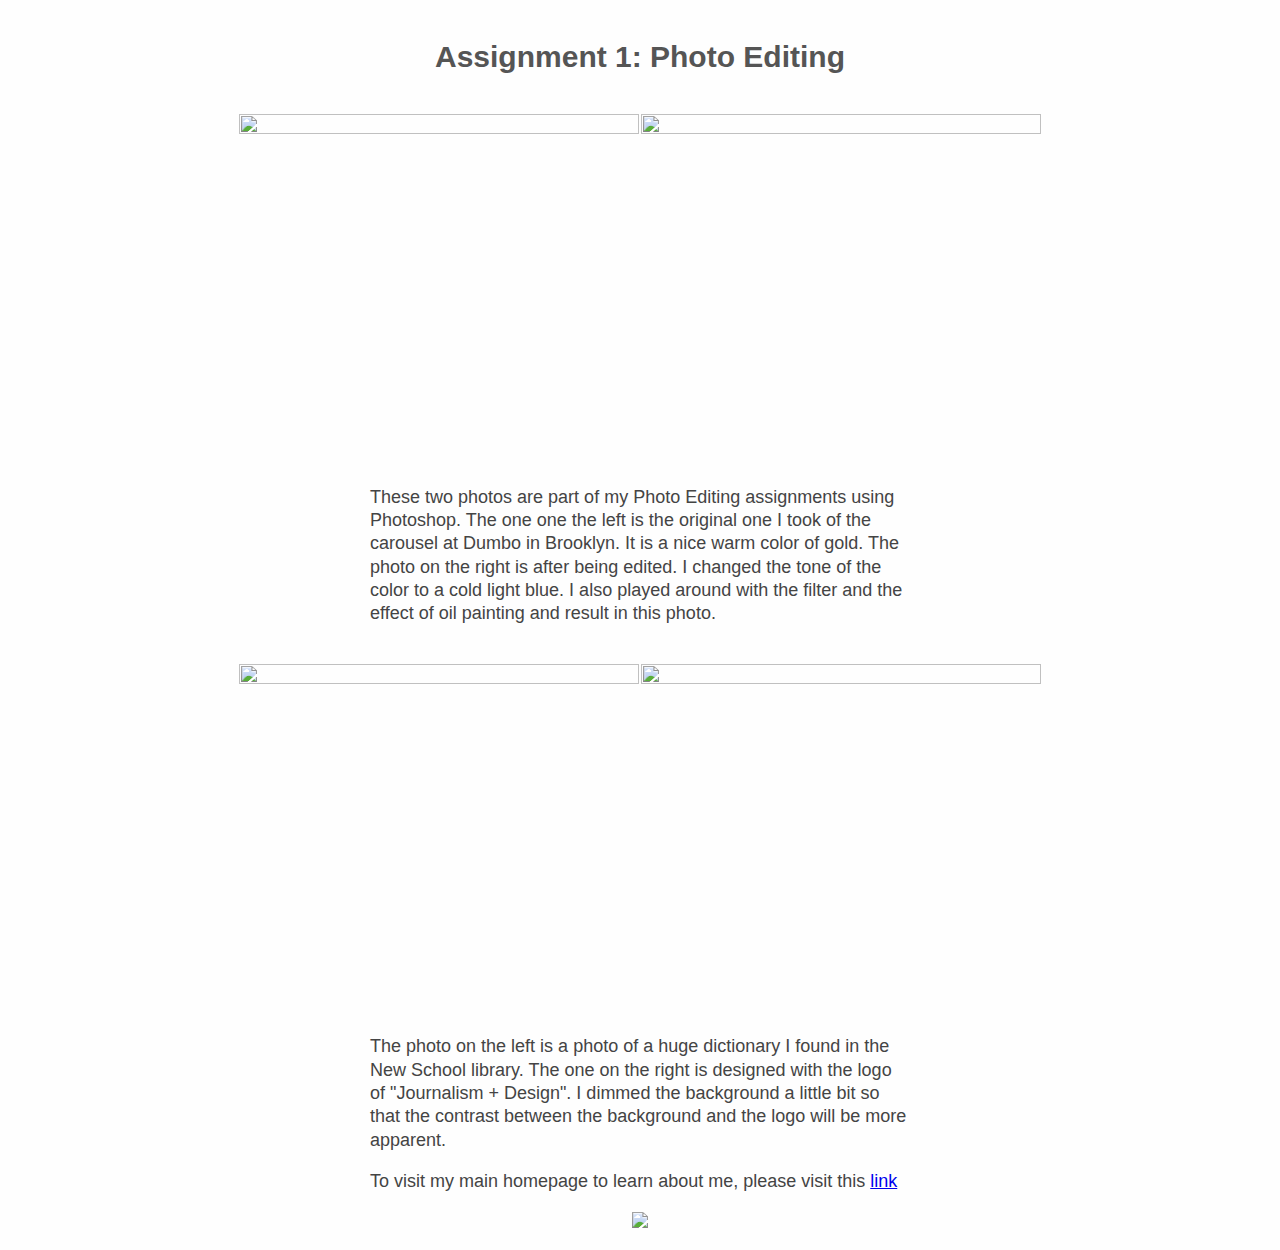
==== subpage1.html @ 026c7cbf "Add files via upload" ====
<!DOCTYPE html>
<html lang="en">

	<head>
		<meta charset="utf-8" />
		<meta name="viewport" content="width=device-width, initial-scale=1.0" />
	<title>Lemon’s Homepage for Journalism Design Toolkit</title>
		<link rel="stylesheet" href="style.css" type="text/css" />
	</head>

	<body>

			<h1 class="main-hed">Assignment 1: Photo Editing</h1>

			<img class="logo" src="carousel.jpg" width="600" height="500">
			<img class="logo" src="creative.jpg" width="600" height="500">
		
				<p>These two photos are part of my Photo Editing assignments using Photoshop. The one one the left is the original one I took of the carousel at Dumbo in Brooklyn. It is a nice warm color of gold. The photo on the right is after being edited. I changed the tone of the color to a cold light blue. I also played around with the filter and the effect of oil painting and result in this photo.  </p>


       	 <img class="logo" src="book.jpeg" width="600" height="500">
			<img class="logo" src="overlay.jpg" width="600" height="500">

			<p> The photo on the left is a photo of a huge dictionary I found in the New School library. The one on the right is designed with the logo of "Journalism + Design". I dimmed the background a little bit so that the contrast between the background and the logo will be more apparent.  </p>

			<p> To visit my main homepage to learn about me, please visit this <a href="index.html"> link </a></p>

		
        <img class ="signpost" src="signpost.svg" >
	</body>

</html>
---- style.css ----
body {
	background-color: #fefefe;
	margin: 1em auto;
	font-size: 10px;
	padding: 1em;
	text-align: center;
	font-family: "Helvetica Neue", "Helvetica", "Arial", sans-serif;
}

h1 {
	color: #555;
	font-size: 3em;
}

p {
	color: #444;
	max-width: 30em;
	width: 100%;
	text-align: left;
	margin: 1em auto;
	font-size: 1.8em;
	line-height: 1.3;
}

img.logo {
	width: 100%;
	height: auto;
	max-width: 40em;
	max-height: 40em;
	margin: 2em auto;
}
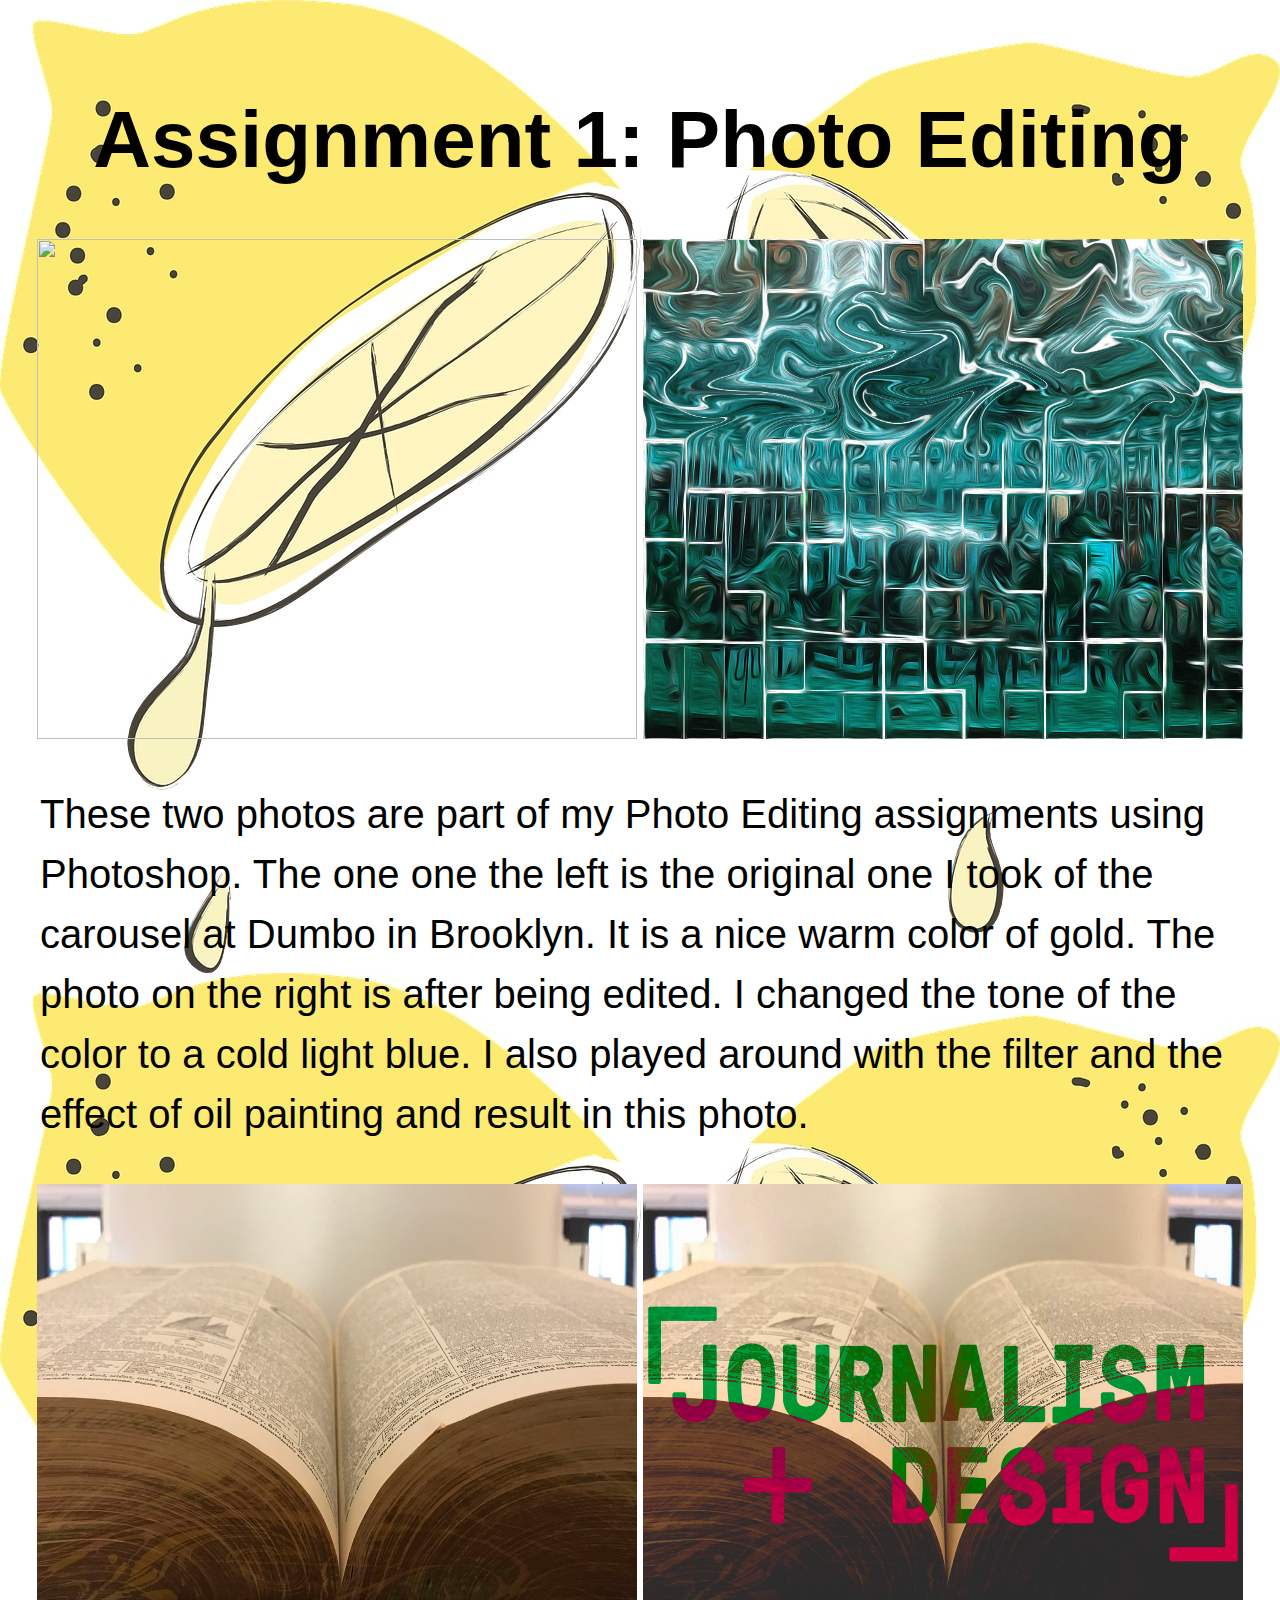
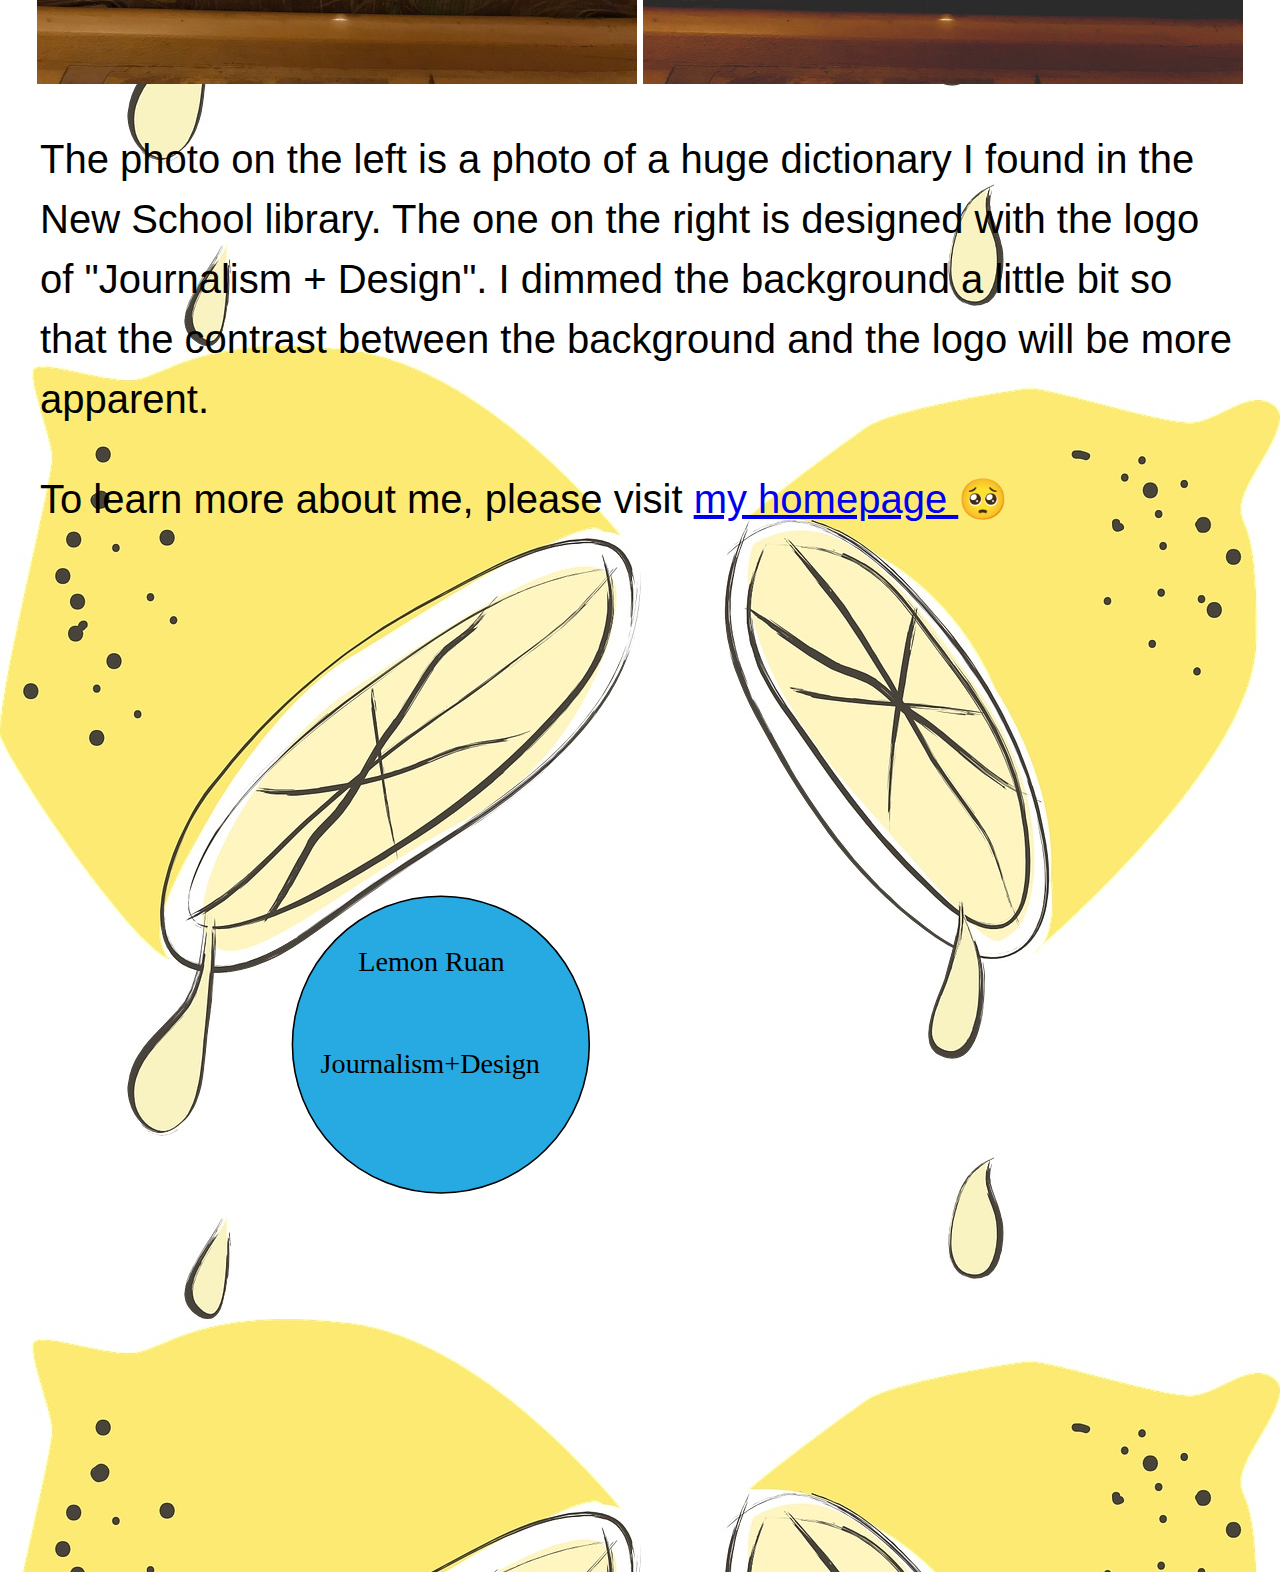
==== commit bdcf3545: "Add files via upload" ====
--- a/subpage1.html
+++ b/subpage1.html
@@ -23,10 +23,9 @@
 
 			<p> The photo on the left is a photo of a huge dictionary I found in the New School library. The one on the right is designed with the logo of "Journalism + Design". I dimmed the background a little bit so that the contrast between the background and the logo will be more apparent.  </p>
 
-			<p> To visit my main homepage to learn about me, please visit this <a href="index.html"> link </a></p>
+			<p> To learn more about me, please visit <a href="index.html"> my homepage </a>🥺</p>
 
-		
-        <img class ="signpost" src="signpost.svg" >
+			<img class ="signpost" src="signpost.svg" >
 	</body>
 
 </html>--- a/style.css
+++ b/style.css
@@ -1,31 +1,41 @@
 body {
-	background-color: #fefefe;
+	
+	background-image: url("Lemons.jpeg");
 	margin: 1em auto;
-	font-size: 10px;
+	font-size: 20px;
 	padding: 1em;
 	text-align: center;
-	font-family: "Helvetica Neue", "Helvetica", "Arial", sans-serif;
+	font-family: "chalkduster", "fantasy", sans-serif;
+	
 }
 
 h1 {
-	color: #555;
-	font-size: 3em;
+	color: #010100;
+	font-size: 4em;
+	font-family: "Luminari", "fantasy", sans-serif;
 }
 
 p {
-	color: #444;
+	color: #010100;
 	max-width: 30em;
 	width: 100%;
 	text-align: left;
 	margin: 1em auto;
-	font-size: 1.8em;
-	line-height: 1.3;
+	font-size: 2em;
+	line-height: 1.5;
 }
 
-img.logo {
-	width: 100%;
-	height: auto;
-	max-width: 40em;
-	max-height: 40em;
-	margin: 2em auto;
-}+ul { 
+  display: block;
+  list-style-type: disc;
+  margin-top: 0em;
+  margin-bottom: 1 em;
+  margin-left: 0;
+  margin-right: 0;
+  padding-left: 40px;
+}
+
+
+
+
+
